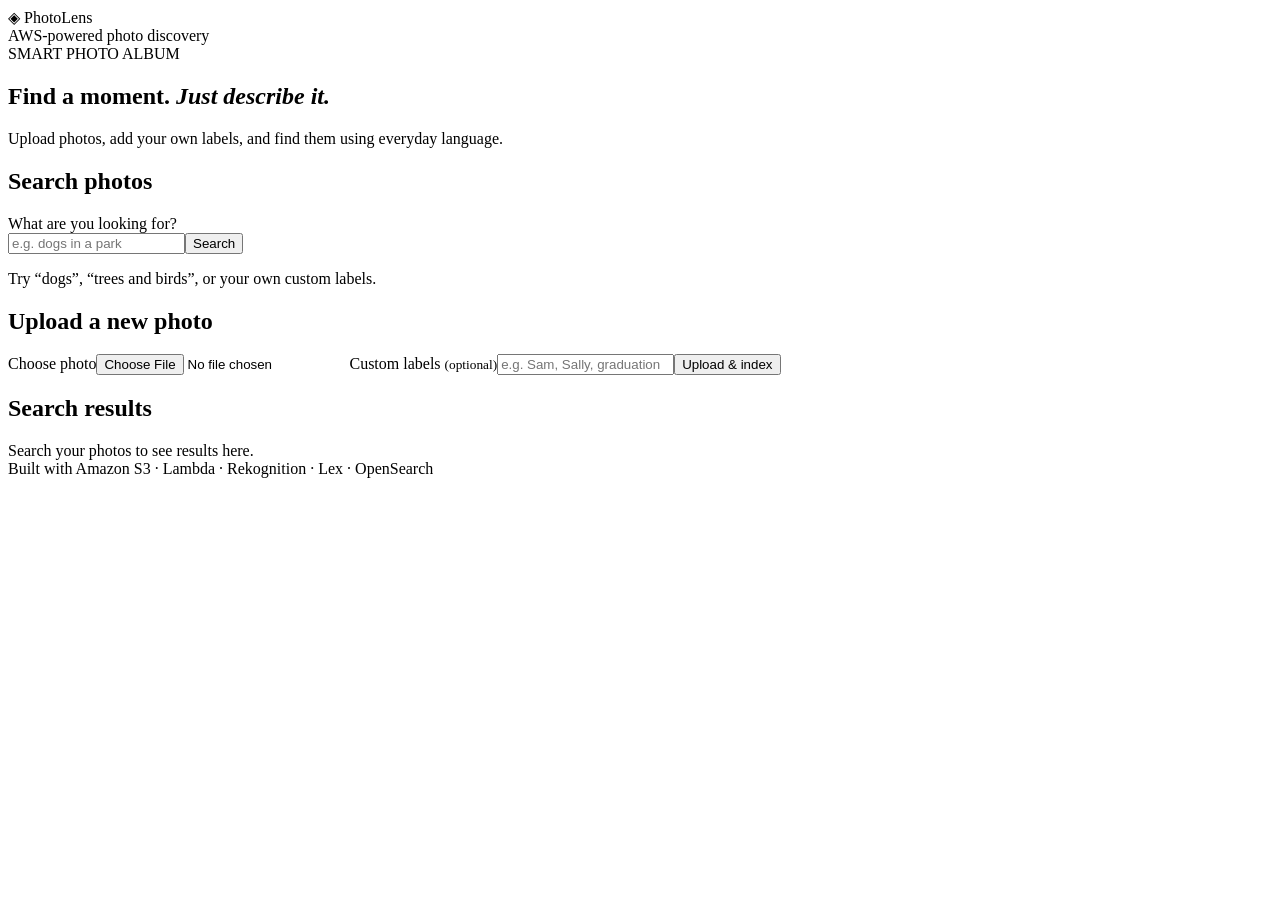
==== frontend/index.html @ 7b175c7c "Add PhotoLens frontend source: frontend/index.html" ====
<!doctype html>
<html lang="en">
<head>
  <meta charset="UTF-8"/>
  <meta name="viewport" content="width=device-width,initial-scale=1"/>
  <title>PhotoLens | Search your memories</title>
  <link rel="stylesheet" href="style.css"/>
</head>
<body>
  <main class="shell">
    <header><div class="brand"><span class="brand-icon">◈</span> PhotoLens</div><div class="tag">AWS-powered photo discovery</div></header>
    <section class="hero"><span class="eyebrow">SMART PHOTO ALBUM</span><h1>Find a moment. <em>Just describe it.</em></h1><p>Upload photos, add your own labels, and find them using everyday language.</p></section>
    <section class="panels">
      <form class="panel search-panel" id="search-form"><h2>Search photos</h2><label for="query">What are you looking for?</label><div class="search-row"><input id="query" name="query" required placeholder="e.g. dogs in a park" autocomplete="off"/><button type="submit">Search</button></div><p class="hint">Try “dogs”, “trees and birds”, or your own custom labels.</p></form>
      <form class="panel upload-panel" id="upload-form"><h2>Upload a new photo</h2><label for="photo">Choose photo</label><input id="photo" type="file" accept="image/jpeg,image/png" required/><label for="custom-labels">Custom labels <small>(optional)</small></label><input id="custom-labels" placeholder="e.g. Sam, Sally, graduation"/><button type="submit" class="secondary">Upload & index</button></form>
    </section>
    <p id="status" role="status" aria-live="polite"></p>
    <section class="results"><div class="results-heading"><h2>Search results</h2><span id="result-count"></span></div><div id="gallery" class="gallery"><div class="empty">Search your photos to see results here.</div></div></section>
    <footer>Built with Amazon S3 · Lambda · Rekognition · Lex · OpenSearch</footer>
  </main>
  <script src="config.js"></script>
  <script src="sdk/lib/axios/dist/axios.standalone.js"></script>
  <script src="sdk/lib/CryptoJS/rollups/crypto-js.js"></script>
  <script src="sdk/lib/CryptoJS/rollups/sha256.js"></script>
  <script src="sdk/lib/CryptoJS/components/hmac.js"></script>
  <script src="sdk/lib/CryptoJS/components/enc-base64.js"></script>
  <script src="sdk/lib/url-template/url-template.js"></script>
  <script src="sdk/lib/apiGatewayCore/sigV4Client.js"></script>
  <script src="sdk/lib/apiGatewayCore/apiGatewayClient.js"></script>
  <script src="sdk/lib/apiGatewayCore/simpleHttpClient.js"></script>
  <script src="sdk/lib/apiGatewayCore/utils.js"></script>
  <script src="sdk/apigClient.js"></script>
  <script src="app.js"></script>
</body>
</html>
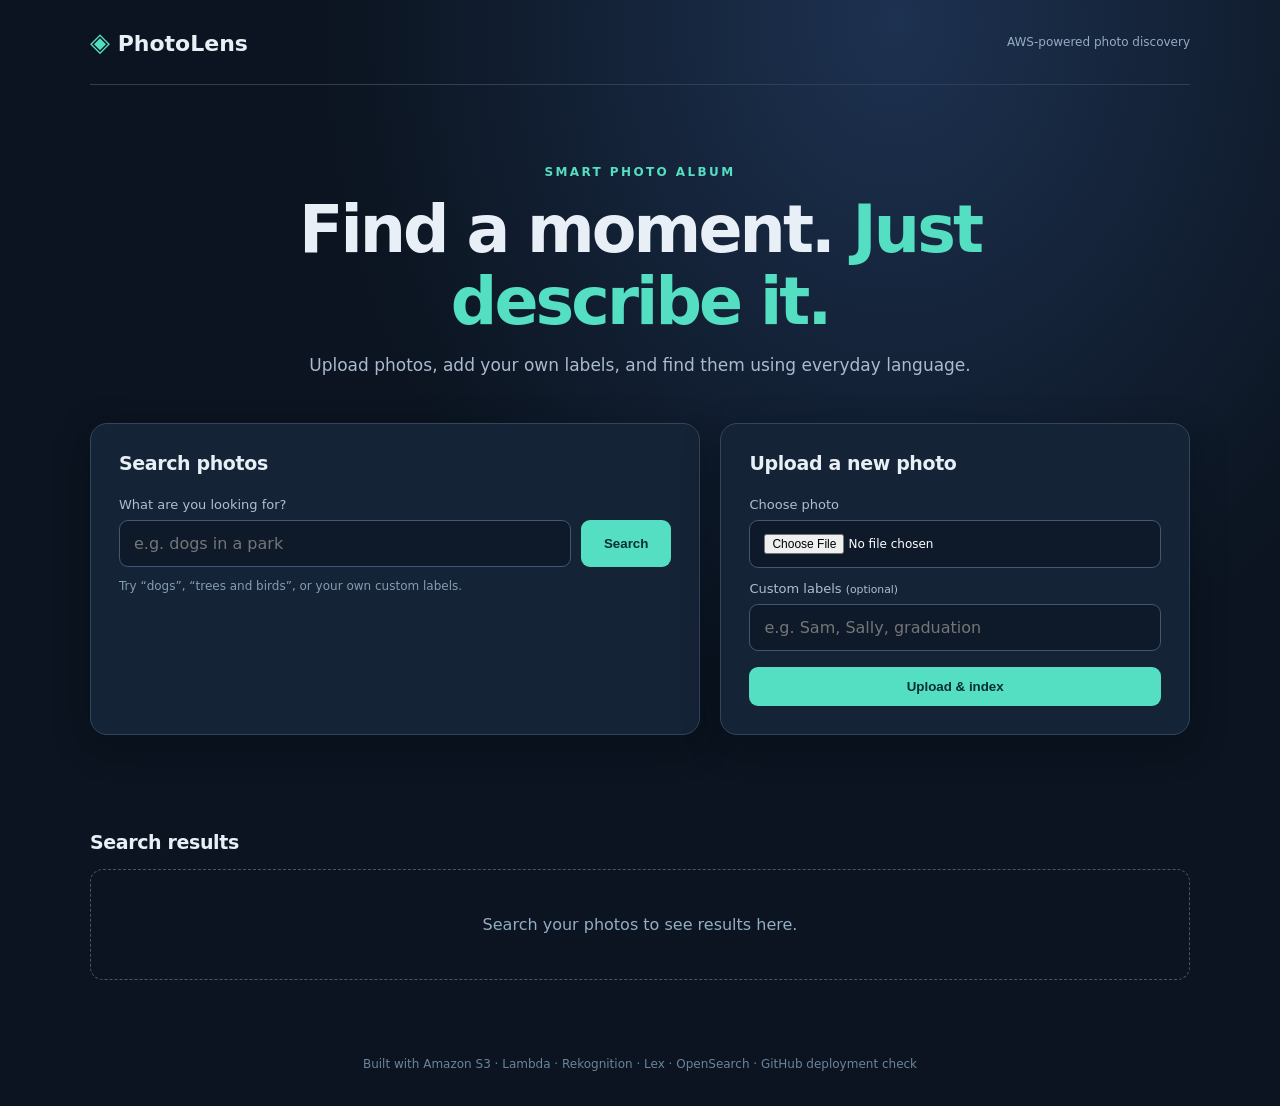
==== commit db0e4f72: "Verify automatic frontend pipeline trigger with visible footer change" ====
--- a/frontend/index.html
+++ b/frontend/index.html
@@ -16,7 +16,7 @@
     </section>
     <p id="status" role="status" aria-live="polite"></p>
     <section class="results"><div class="results-heading"><h2>Search results</h2><span id="result-count"></span></div><div id="gallery" class="gallery"><div class="empty">Search your photos to see results here.</div></div></section>
-    <footer>Built with Amazon S3 · Lambda · Rekognition · Lex · OpenSearch</footer>
+    <footer>Built with Amazon S3 · Lambda · Rekognition · Lex · OpenSearch · GitHub deployment check</footer>
   </main>
   <script src="config.js"></script>
   <script src="sdk/lib/axios/dist/axios.standalone.js"></script>
--- a/frontend/style.css
+++ b/frontend/style.css
@@ -0,0 +1 @@
+:root{font-family:Inter,ui-sans-serif,system-ui,-apple-system,Segoe UI,sans-serif;color:#e8eff6;background:#0b1420}*{box-sizing:border-box}body{margin:0;background:radial-gradient(ellipse at 70% 2%,#1d3150 0%,#0b1420 45%,#0b1420 100%);min-height:100vh}.shell{width:min(1100px,92%);margin:auto}header{display:flex;align-items:center;justify-content:space-between;padding:27px 0;border-bottom:1px solid #304053}.brand{font-weight:800;font-size:22px}.brand-icon{color:#54dec2;font-size:26px}.tag{font-size:12px;color:#94acc4}.hero{text-align:center;margin:76px 0 48px}.eyebrow{letter-spacing:.2em;color:#54dec2;font-size:12px;font-weight:700}h1{font-size:clamp(35px,6vw,65px);letter-spacing:-.045em;line-height:1.1;margin:14px auto 18px;max-width:720px}h1 em{font-style:normal;color:#54dec2}.hero p{color:#aabacf;font-size:17px}h2{font-size:19px;letter-spacing:-.02em}.panels{display:grid;grid-template-columns:1.3fr 1fr;gap:20px}.panel{padding:28px;border:1px solid #34445a;border-radius:17px;background:#152336;box-shadow:0 10px 35px #050b1470}.panel h2{margin:0 0 23px}.panel label{display:block;font-size:13px;color:#abc0d2;margin:13px 0 8px}.panel input{background:#0e1a2a;border:1px solid #425773;color:white;border-radius:9px;padding:13px 14px;width:100%;font:inherit}.panel input[type=file]{font-size:12px}.search-row{display:flex;gap:10px}.search-row input{flex:1;width:60px}button{border:0;border-radius:9px;padding:12px 23px;background:#54dec2;color:#082f31;font-weight:800;cursor:pointer;white-space:nowrap}button:hover{filter:brightness(1.1)}button:disabled{opacity:.55;cursor:not-allowed}.secondary{margin-top:16px;width:100%}.hint{color:#839cb4;font-size:12px}.results{margin:42px 0}.results-heading{display:flex;align-items:center;justify-content:space-between}.results-heading span{font-size:13px;color:#92aac1}.gallery{display:grid;grid-template-columns:repeat(auto-fill,minmax(225px,1fr));gap:18px}.result{border-radius:13px;overflow:hidden;background:#152336;border:1px solid #30425a}.result img{width:100%;height:190px;object-fit:cover;display:block}.chips{padding:12px;display:flex;gap:6px;flex-wrap:wrap}.chips span{font-size:10px;padding:4px 8px;background:#213a4e;color:#b8d8df;border-radius:12px}.empty{padding:45px 20px;border:1px dashed #43576a;border-radius:13px;color:#94adc3;text-align:center;grid-column:1/-1}#status{min-height:22px;color:#54dec2}footer{padding:35px 0;text-align:center;font-size:12px;color:#6c849b}@media(max-width:720px){.panels{grid-template-columns:1fr}.hero{margin:45px auto}.tag{display:none}.search-row{flex-wrap:wrap}.search-row input,.search-row button{width:100%;flex:auto}}
